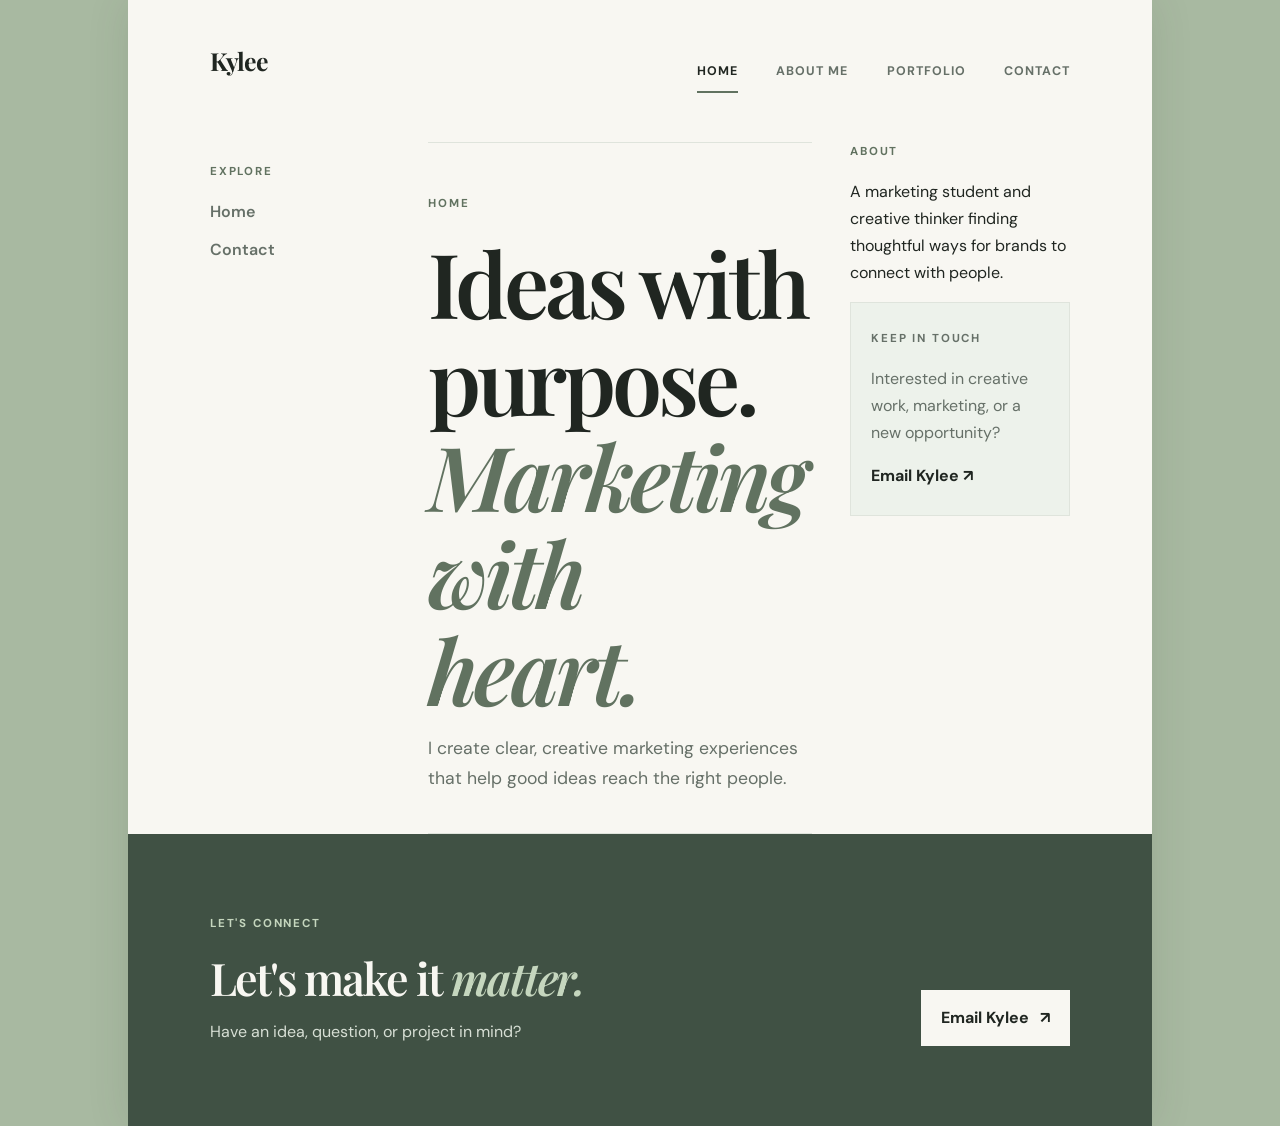
==== index.html @ 1567c578 "Move home intro text into a boxed right-side panel above Keep in touch" ====
<!doctype html>
<html lang="en">
<head>
  <meta charset="UTF-8">
  <meta name="viewport" content="width=device-width, initial-scale=1.0">
  <meta name="description" content="Kylee's marketing portfolio and creative strategy website.">
  <title>Kylee | Marketing & Creative Strategy</title>
  <link rel="preconnect" href="https://fonts.googleapis.com">
  <link rel="preconnect" href="https://fonts.gstatic.com" crossorigin>
  <link href="https://fonts.googleapis.com/css2?family=DM+Sans:wght@400;500;600;700&family=Playfair+Display:ital,wght@0,600;0,700;1,600&display=swap" rel="stylesheet">
  <link rel="stylesheet" href="styles.css">
</head>
<body class="home-page">
  <div class="page-shell">
    <div class="content-panel">
      <header class="site-header home-header" id="home">
        <div class="home-header-top">
          <a class="logo" href="index.html">Kylee</a>
          <nav class="site-nav home-primary-nav" aria-label="Primary navigation">
            <div class="nav-links">
              <a class="active" href="index.html" aria-current="page">Home</a>
              <a href="about.html">About me</a>
              <a href="portfolio.html">Portfolio</a>
              <a href="contact.html">Contact</a>
            </div>
          </nav>
        </div>
      </header>

      <div class="main-layout">
        <aside class="left-column" aria-label="Sidebar navigation">
          <p class="eyebrow">Explore</p>
          <a href="#home">Home</a>
          <a href="#contact">Contact</a>
        </aside>

        <main class="main-column">
          <section class="hero-box" aria-label="Hero section">
            <p class="eyebrow">Home</p>
            <h1>Ideas with purpose.<br><em>Marketing with heart.</em></h1>
            <p class="hero-text">I create clear, creative marketing experiences that help good ideas reach the right people.</p>
          </section>
        </main>

        <aside class="right-column" aria-label="Sticky content">
          <div class="info-box">
            <p class="eyebrow">About</p>
            <p>A marketing student and creative thinker finding thoughtful ways for brands to connect with people.</p>
          </div>
          <div class="sticky-box">
            <p class="eyebrow">Keep in touch</p>
            <p>Interested in creative work, marketing, or a new opportunity?</p>
            <a href="mailto:kyleeb13@iastate.edu">Email Kylee <span aria-hidden="true">↗</span></a>
          </div>
        </aside>
      </div>

      <footer class="site-footer" id="contact">
        <div>
          <p class="eyebrow">Let's connect</p>
          <h2>Let's make it <em>matter.</em></h2>
          <p>Have an idea, question, or project in mind?</p>
        </div>
        <a class="button button-light" href="mailto:kyleeb13@iastate.edu">Email Kylee <span aria-hidden="true">↗</span></a>
      </footer>
    </div>
  </div>
</body>
</html>
---- styles.css ----
/* About page: a calm, editorial layout with sage-green side walls. */
:root {
  --sage: #a8b9a1;
  --sage-dark: #617260;
  --ink: #202621;
  --muted: #667068;
  --cream: #f8f7f2;
  --line: #dfe4dc;
  --accent: #d9e3d5;
}

* { box-sizing: border-box; }

html { scroll-behavior: smooth; }

body {
  margin: 0;
  color: var(--ink);
  background: var(--sage);
  font-family: "DM Sans", Arial, sans-serif;
  line-height: 1.7;
}

/* The panel occupies the central 80%, leaving 10% sage on both sides. */
.page-shell {
  width: 80vw;
  max-width: 1440px;
  min-height: 100vh;
  margin: 0 auto;
  background: var(--cream);
  box-shadow: 0 0 40px rgba(46, 66, 48, .12);
}

.content-panel { min-height: 100vh; }

.site-header { padding: 2.25rem 8%; }

.site-nav {
  display: flex;
  align-items: center;
  justify-content: space-between;
  gap: 2rem;
  padding-bottom: 1.75rem;
  border-bottom: 1px solid var(--line);
}

.logo {
  color: var(--ink);
  font-family: "Playfair Display", Georgia, serif;
  font-size: 1.55rem;
  font-weight: 700;
  letter-spacing: -.04em;
  text-decoration: none;
}

.nav-links { display: flex; gap: clamp(1rem, 3vw, 2.5rem); }
.nav-links a {
  position: relative;
  color: var(--muted);
  font-size: .78rem;
  font-weight: 700;
  letter-spacing: .08em;
  text-decoration: none;
  text-transform: uppercase;
}
.nav-links a:hover, .nav-links a.active { color: var(--ink); }
.nav-links a.active::after {
  position: absolute;
  right: 0;
  bottom: -.65rem;
  left: 0;
  height: 2px;
  background: var(--sage-dark);
  content: "";
}

.hero { max-width: 760px; padding: clamp(5rem, 10vw, 9rem) 0 7rem; }
.eyebrow {
  margin: 0 0 1.25rem;
  color: var(--sage-dark);
  font-size: .72rem;
  font-weight: 700;
  letter-spacing: .16em;
  text-transform: uppercase;
}

h1, h2, h3 { margin-top: 0; line-height: 1.08; }
h1, h2 { font-family: "Playfair Display", Georgia, serif; letter-spacing: -.045em; }
h1 { margin-bottom: 1.75rem; font-size: clamp(3.5rem, 7vw, 6.8rem); font-weight: 600; }
h2 { max-width: 560px; margin-bottom: 0; font-size: clamp(2rem, 3.5vw, 3.25rem); font-weight: 600; }
h3 { margin: 1.25rem 0 .6rem; font-size: 1.3rem; }
em { color: var(--sage-dark); font-style: italic; }
.hero-text { max-width: 560px; margin: 0; color: var(--muted); font-size: 1.1rem; }

.section { padding: 6.5rem 8%; border-top: 1px solid var(--line); }
.section-content { display: grid; grid-template-columns: minmax(220px, .9fr) 1fr; gap: 12%; }
.section-content > div { max-width: 510px; color: var(--muted); }
.section-content p { margin-top: 0; margin-bottom: 1.4rem; }
.approach-section { background: #eef2eb; }
.portfolio-grid { display: grid; grid-template-columns: repeat(3, 1fr); gap: 1.25rem; margin-top: 2.5rem; }
.portfolio-card { min-height: 235px; padding: 1.75rem; background: var(--cream); border: 1px solid var(--line); transition: transform .2s ease, box-shadow .2s ease; }
.portfolio-card:hover { transform: translateY(-4px); box-shadow: 0 12px 25px rgba(58, 76, 60, .1); }
.portfolio-card span { color: var(--sage-dark); font-size: .75rem; font-weight: 700; letter-spacing: .12em; }
.portfolio-card p { margin: 0; color: var(--muted); font-size: .95rem; }

.site-footer { display: flex; align-items: end; justify-content: space-between; gap: 2rem; padding: 5rem 8%; color: var(--cream); background: #405144; }
.site-footer .eyebrow { color: #c5d6be; }
.site-footer h2 { margin-bottom: 1rem; }
.site-footer h2 em { color: #c5d6be; }
.site-footer p:not(.eyebrow) { margin: 0; color: #d7dfd5; }
.button { display: inline-flex; align-items: center; gap: .7rem; padding: .9rem 1.25rem; font-weight: 700; text-decoration: none; }
.button-light { color: var(--ink); background: var(--cream); }
.button-light:hover { background: var(--accent); }

.home-page .site-header {
  padding: 2.5rem 8% 0;
}

.home-header-top {
  display: flex;
  align-items: flex-end;
  justify-content: space-between;
  gap: 2rem;
  padding-bottom: 1.5rem;
}

.info-block {
  max-width: 440px;
  margin: 0;
  color: var(--muted);
  font-size: .92rem;
  line-height: 1.6;
}

.home-primary-nav {
  padding-bottom: 0;
  border-bottom: 0;
}

.home-primary-nav .nav-links {
  justify-content: flex-end;
}

.home-secondary-nav {
  display: flex;
  justify-content: flex-end;
  gap: 1.5rem;
  padding: 1.2rem 0 0;
}

.home-secondary-nav a {
  color: var(--muted);
  font-size: .72rem;
  font-weight: 700;
  letter-spacing: .13em;
  text-decoration: none;
  text-transform: uppercase;
}

.home-secondary-nav a:hover {
  color: var(--ink);
}

.main-layout {
  display: grid;
  grid-template-columns: 180px minmax(0, 1fr) 220px;
  gap: clamp(1.5rem, 3vw, 3rem);
  padding: 2.25rem 8% 0;
}

.left-column,
.right-column {
  align-self: start;
}

.left-column {
  padding-top: 1.25rem;
}

.left-column .eyebrow,
.right-column .eyebrow {
  margin-bottom: 1rem;
}

.left-column a {
  display: block;
  margin-bottom: .7rem;
  color: var(--muted);
  font-weight: 600;
  text-decoration: none;
}

.left-column a:hover {
  color: var(--ink);
}

.main-column {
  min-width: 0;
}

.hero-box {
  padding: clamp(2.5rem, 4vw, 4rem) 0 2.5rem;
  border-top: 1px solid var(--line);
  border-bottom: 1px solid var(--line);
}

.hero-box h1 {
  margin-bottom: 1rem;
}

.hero-box .hero-text {
  max-width: 440px;
}

.homepage-section {
  padding-top: 4.5rem;
  border-top: 1px solid var(--line);
}

.homepage-section .section-content {
  margin-top: 1.5rem;
}

.text-link {
  margin-top: 2rem;
}

.text-link a {
  color: var(--ink);
  font-weight: 700;
  text-decoration: none;
}

.text-link a:hover {
  color: var(--sage-dark);
}

.sticky-box {
  position: sticky;
  top: 1.5rem;
  padding: 1.6rem 1.25rem;
  background: #edf2eb;
  border: 1px solid var(--line);
}

.sticky-box p {
  margin: 0 0 1rem;
  color: var(--muted);
}

.sticky-box a {
  color: var(--ink);
  font-weight: 700;
  text-decoration: none;
}

.home-page .hero {
  max-width: 900px;
  margin: 0 auto;
  padding: clamp(4rem, 8vw, 7rem) 0 5rem;
  text-align: center;
}

.home-page .hero .eyebrow,
.home-page .hero h1,
.home-page .hero .hero-text {
  margin-left: auto;
  margin-right: auto;
}

.home-page .hero .hero-text {
  max-width: 600px;
}

@media (max-width: 980px) {
  .main-layout {
    grid-template-columns: 1fr;
  }

  .left-column,
  .right-column {
    order: 2;
  }

  .left-column {
    padding-top: 0;
  }

  .left-column a {
    display: inline-block;
    margin-right: 1rem;
  }

  .sticky-box {
    position: static;
  }
}

@media (max-width: 760px) {
  .page-shell { width: 90vw; }
  .site-header, .section, .site-footer { padding-right: 7%; padding-left: 7%; }
  .home-page .site-header {
    padding-right: 7%;
    padding-left: 7%;
  }
  .main-layout {
    padding-right: 7%;
    padding-left: 7%;
  }
  .home-header-top,
  .home-secondary-nav,
  .site-nav {
    align-items: flex-start;
    flex-direction: column;
  }
  .section-content, .portfolio-grid { grid-template-columns: 1fr; gap: 2rem; }
  .portfolio-card { min-height: auto; }
  .site-footer { align-items: start; flex-direction: column; }
}

@media (max-width: 520px) {
  .nav-links { flex-wrap: wrap; gap: .75rem 1rem; }
  .nav-links a.active::after { bottom: -.35rem; }
  .hero { padding: 4rem 0 5rem; }
  h1 { font-size: clamp(3rem, 15vw, 4.5rem); }
}
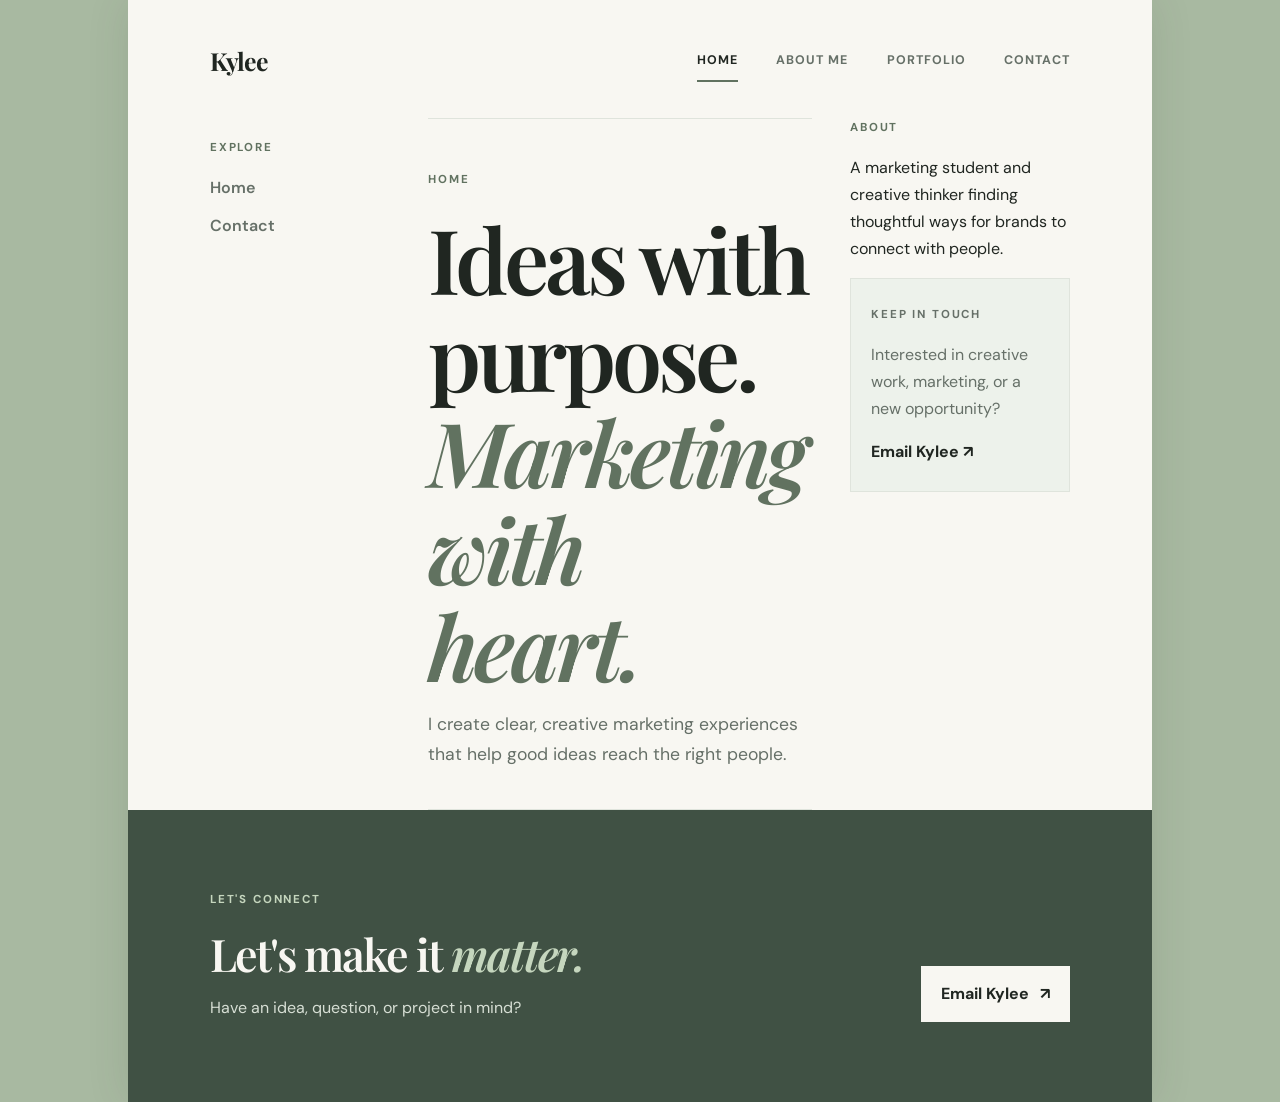
==== commit a71b17db: "Align homepage header with other pages while keeping the right-side intro and contact boxes" ====
--- a/index.html
+++ b/index.html
@@ -14,17 +14,15 @@
   <div class="page-shell">
     <div class="content-panel">
       <header class="site-header home-header" id="home">
-        <div class="home-header-top">
+        <nav class="site-nav home-primary-nav" aria-label="Primary navigation">
           <a class="logo" href="index.html">Kylee</a>
-          <nav class="site-nav home-primary-nav" aria-label="Primary navigation">
-            <div class="nav-links">
-              <a class="active" href="index.html" aria-current="page">Home</a>
-              <a href="about.html">About me</a>
-              <a href="portfolio.html">Portfolio</a>
-              <a href="contact.html">Contact</a>
-            </div>
-          </nav>
-        </div>
+          <div class="nav-links">
+            <a class="active" href="index.html" aria-current="page">Home</a>
+            <a href="about.html">About me</a>
+            <a href="portfolio.html">Portfolio</a>
+            <a href="contact.html">Contact</a>
+          </div>
+        </nav>
       </header>
 
       <div class="main-layout">
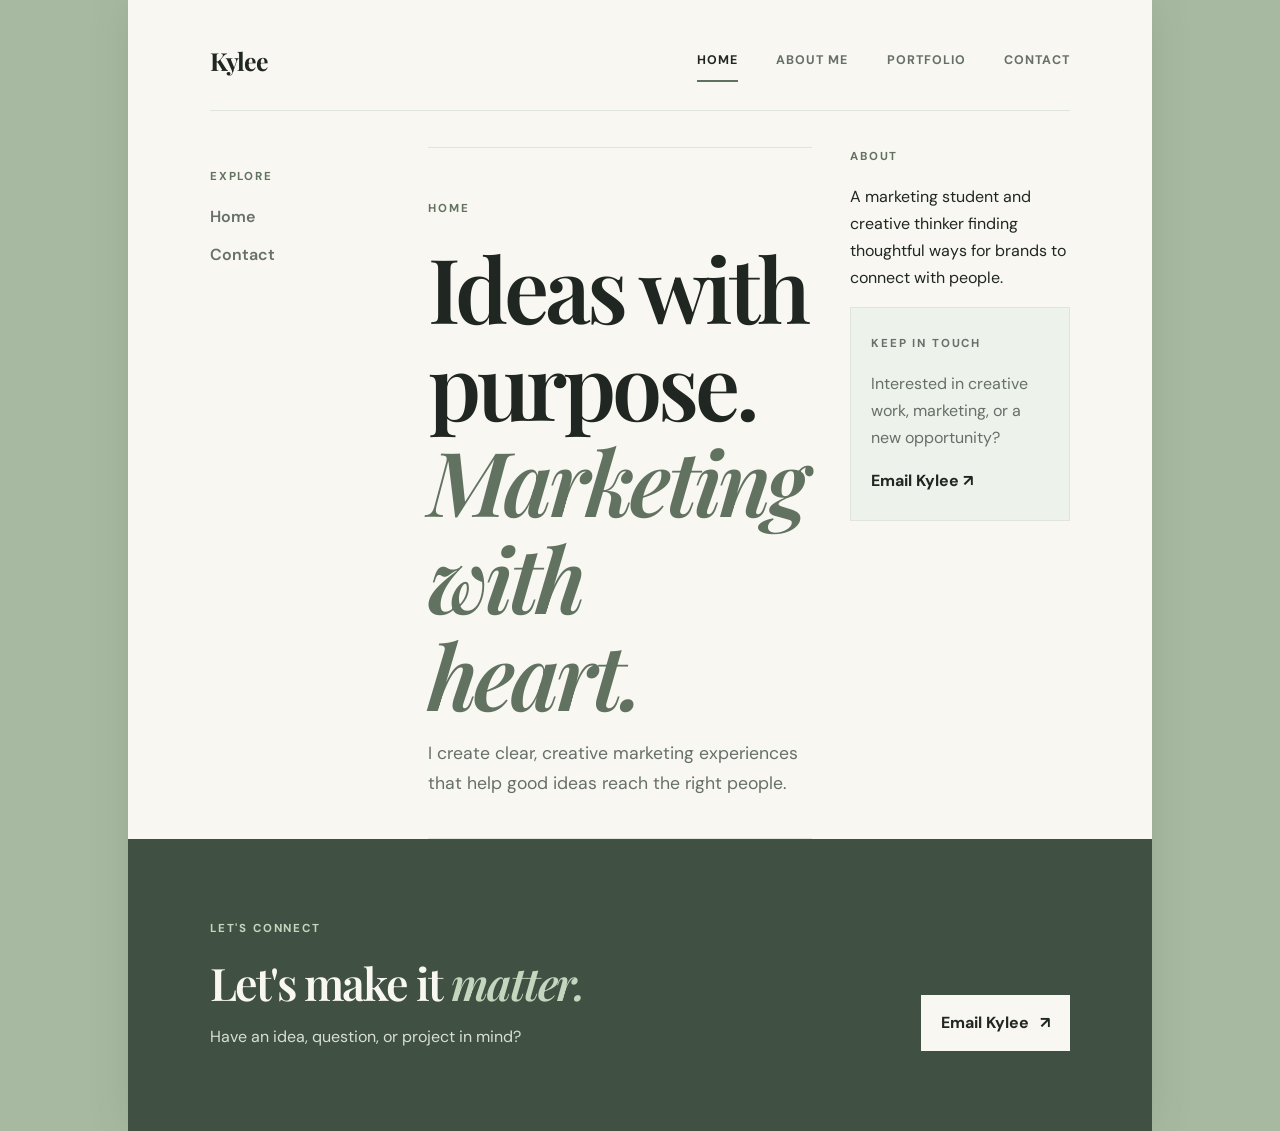
==== commit 3d35d888: "Make homepage navigation consistent with all other pages" ====
--- a/index.html
+++ b/index.html
@@ -13,8 +13,8 @@
 <body class="home-page">
   <div class="page-shell">
     <div class="content-panel">
-      <header class="site-header home-header" id="home">
-        <nav class="site-nav home-primary-nav" aria-label="Primary navigation">
+      <header class="site-header" id="home">
+        <nav class="site-nav" aria-label="Main navigation">
           <a class="logo" href="index.html">Kylee</a>
           <div class="nav-links">
             <a class="active" href="index.html" aria-current="page">Home</a>
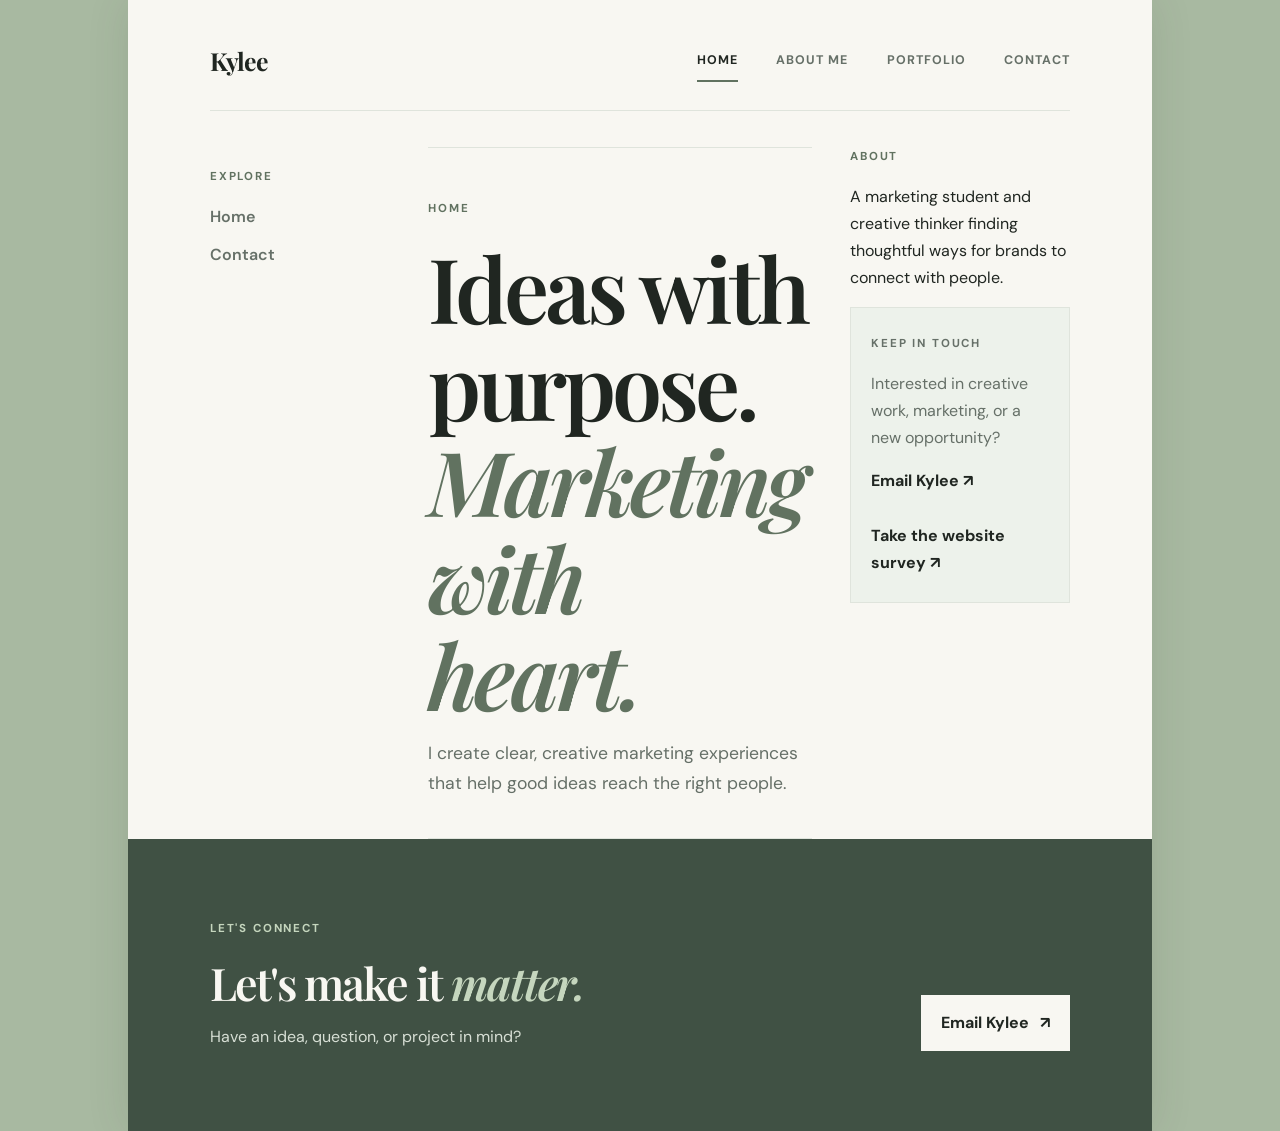
==== commit a700436e: "Add Google Form survey link under the Keep in touch box on the homepage" ====
--- a/index.html
+++ b/index.html
@@ -49,6 +49,8 @@
             <p class="eyebrow">Keep in touch</p>
             <p>Interested in creative work, marketing, or a new opportunity?</p>
             <a href="mailto:kyleeb13@iastate.edu">Email Kylee <span aria-hidden="true">↗</span></a>
+            <br><br>
+            <a href="https://docs.google.com/forms/d/e/1FAIpQLSeyJR6CLWjba7_TIRD6fcPWXRQlNfLjGoLEA8UaYWJnC2NApQ/viewform?usp=publish-editor" target="_blank" rel="noopener noreferrer">Take the website survey <span aria-hidden="true">↗</span></a>
           </div>
         </aside>
       </div>
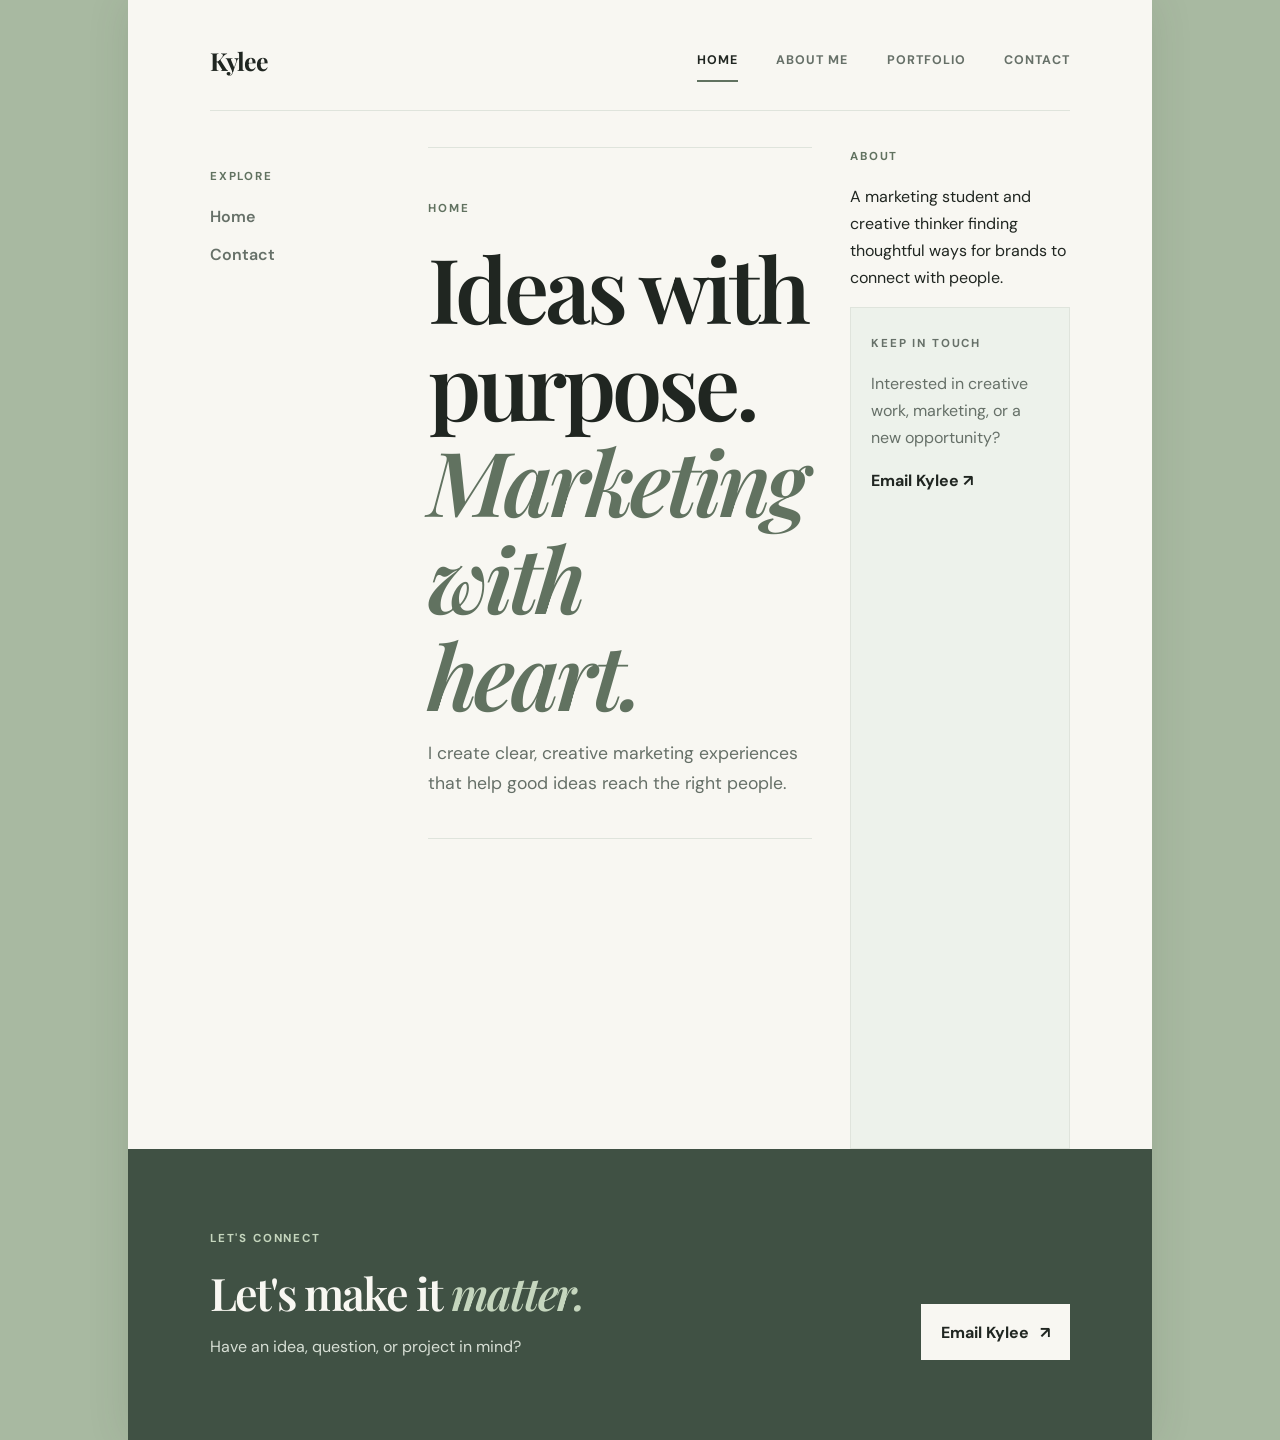
==== commit c306c9d6: "Embed the website survey in the homepage sidebar" ====
--- a/index.html
+++ b/index.html
@@ -49,8 +49,18 @@
             <p class="eyebrow">Keep in touch</p>
             <p>Interested in creative work, marketing, or a new opportunity?</p>
             <a href="mailto:kyleeb13@iastate.edu">Email Kylee <span aria-hidden="true">↗</span></a>
-            <br><br>
-            <a href="https://docs.google.com/forms/d/e/1FAIpQLSeyJR6CLWjba7_TIRD6fcPWXRQlNfLjGoLEA8UaYWJnC2NApQ/viewform?usp=publish-editor" target="_blank" rel="noopener noreferrer">Take the website survey <span aria-hidden="true">↗</span></a>
+            <div class="survey-wrap">
+              <iframe
+                src="https://docs.google.com/forms/d/e/1FAIpQLSeyJR6CLWjba7_TIRD6fcPWXRQlNfLjGoLEA8UaYWJnC2NApQ/viewform?embedded=true"
+                width="100%"
+                height="620"
+                frameborder="0"
+                marginheight="0"
+                marginwidth="0"
+                title="Website survey form">
+                Loading…
+              </iframe>
+            </div>
           </div>
         </aside>
       </div>
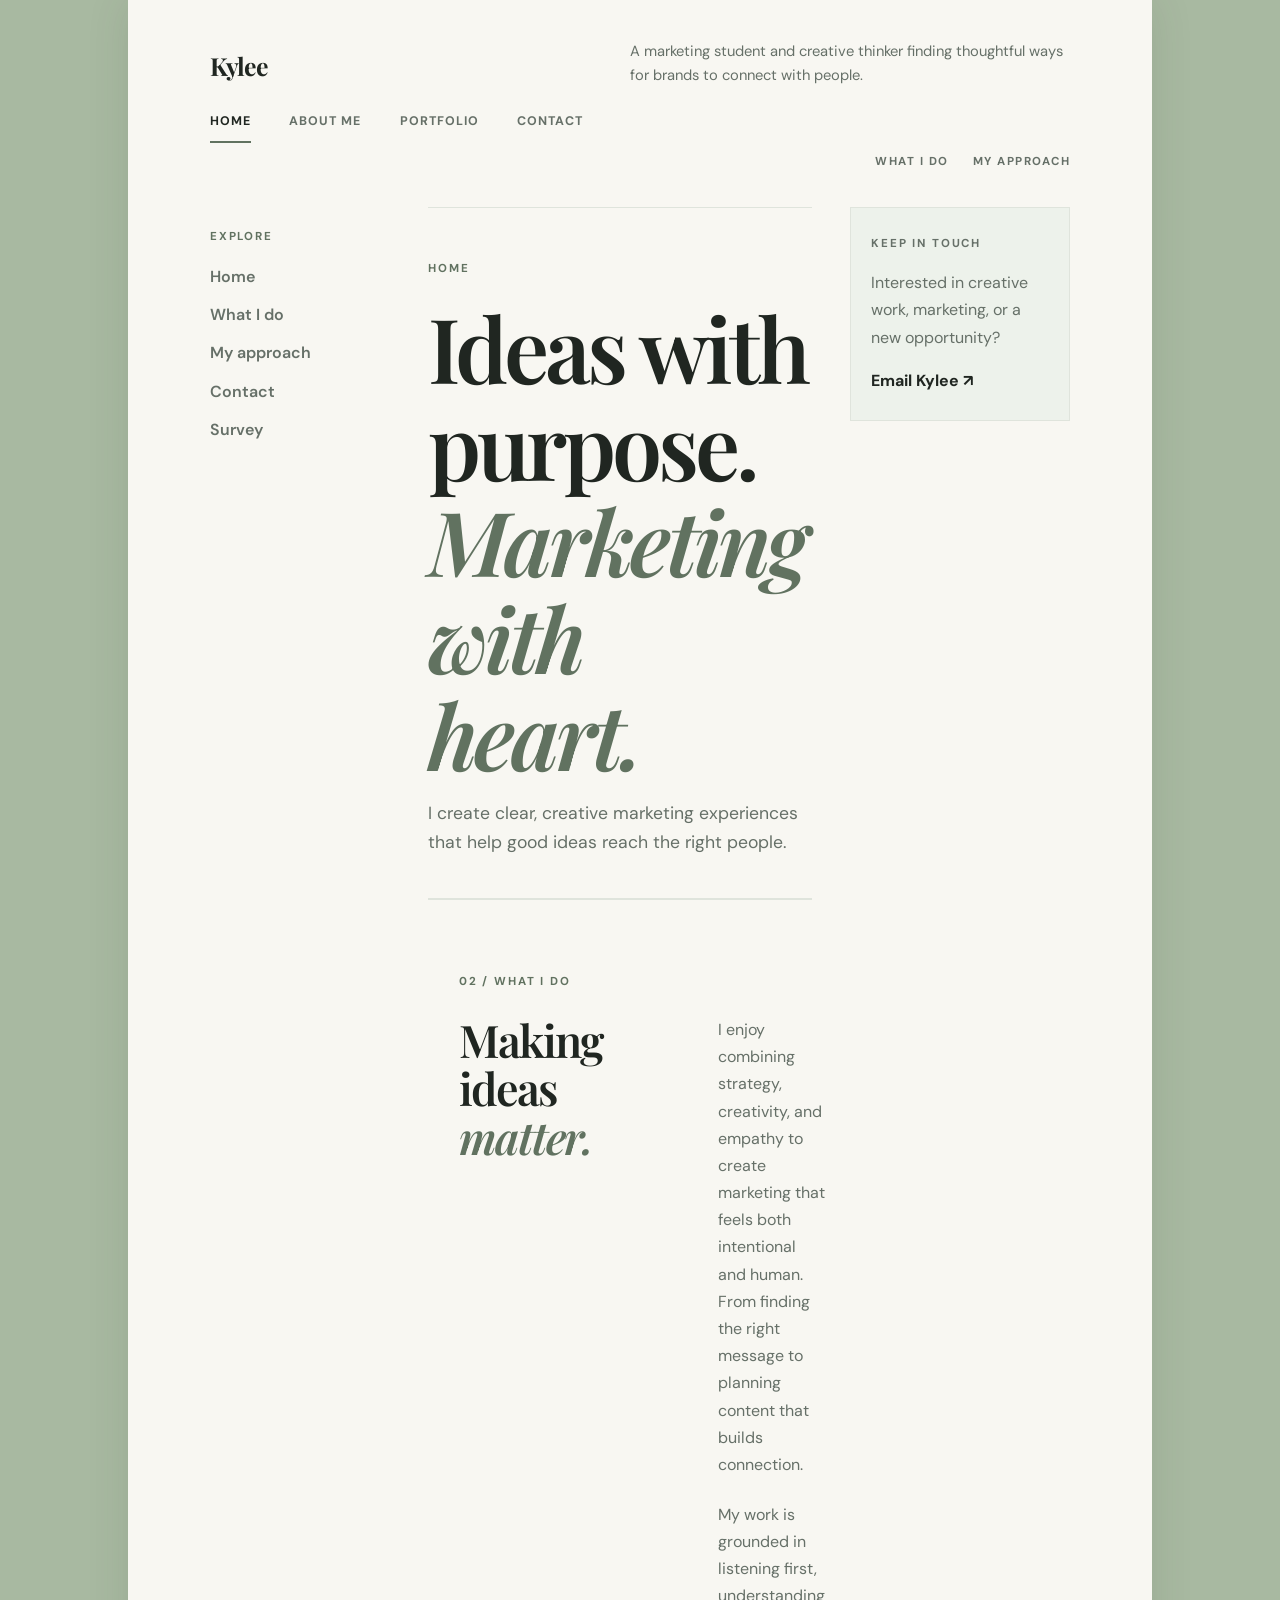
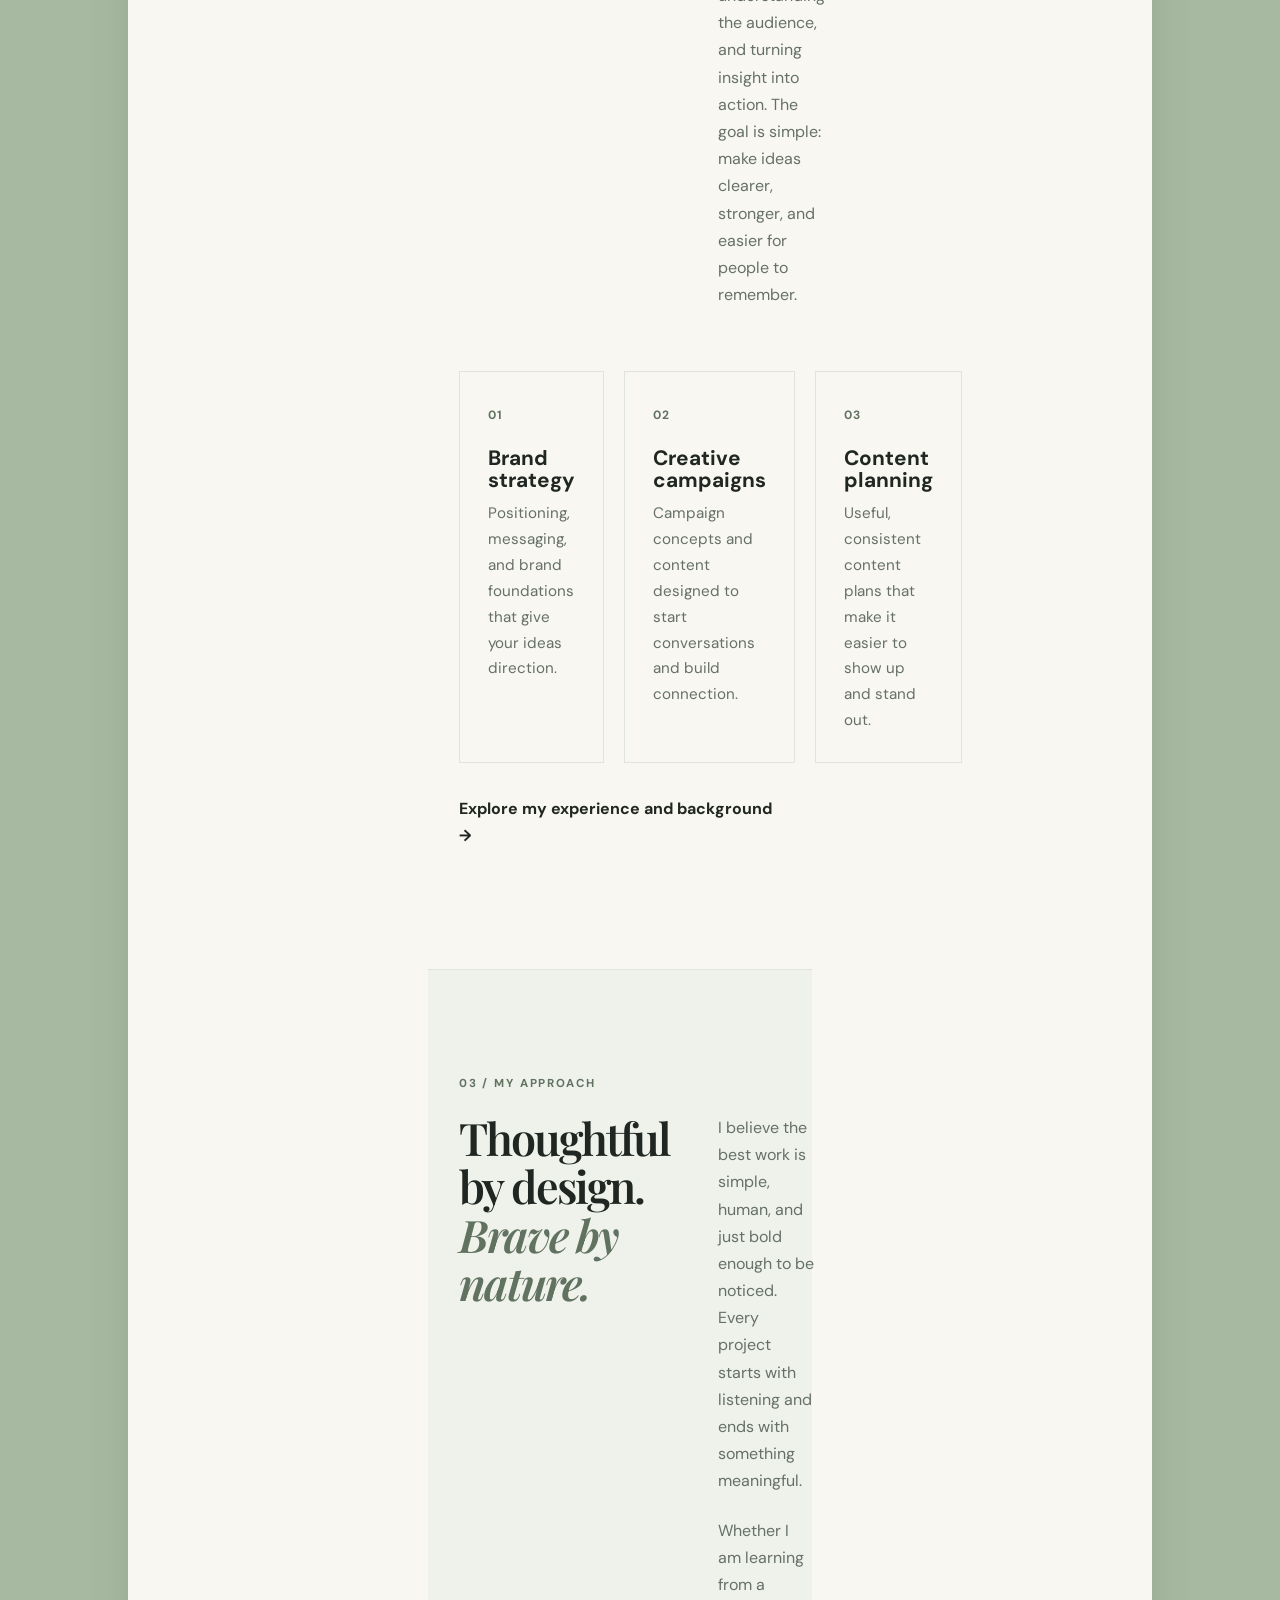
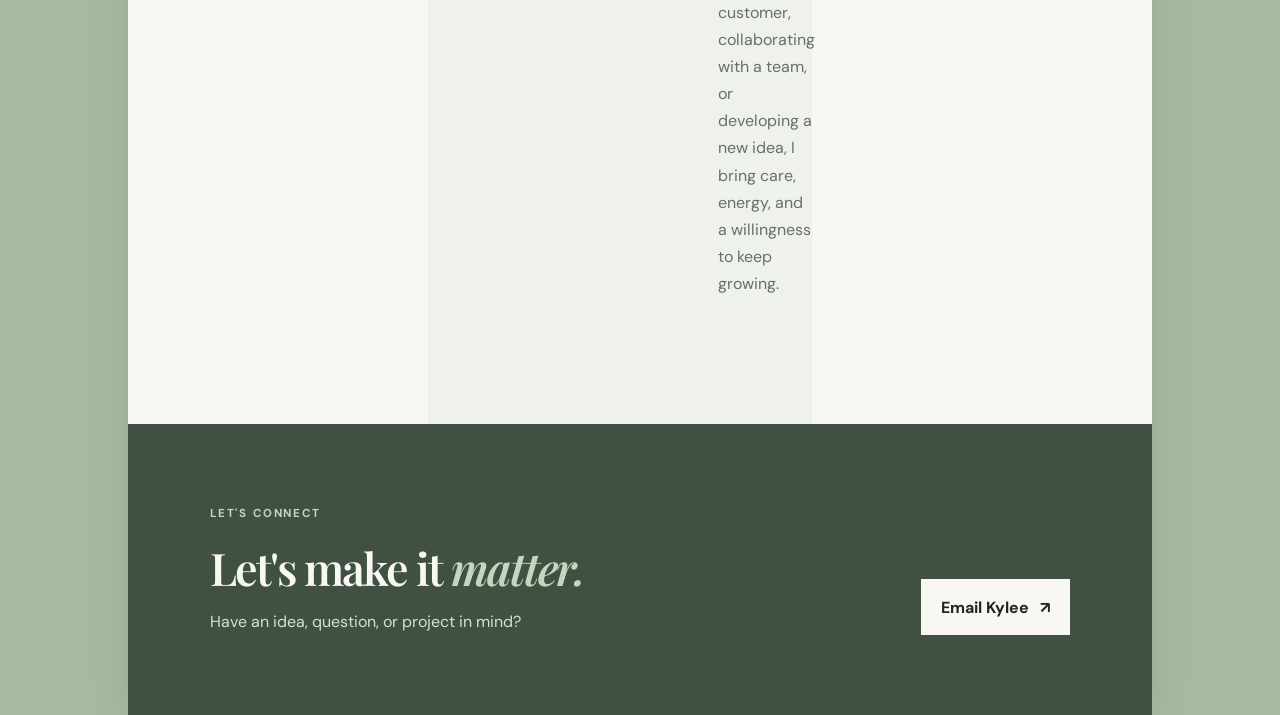
==== commit 2be0a05c: "Add a Survey link to the homepage sidebar and keep the rest of the page intact" ====
--- a/index.html
+++ b/index.html
@@ -13,23 +13,35 @@
 <body class="home-page">
   <div class="page-shell">
     <div class="content-panel">
-      <header class="site-header" id="home">
-        <nav class="site-nav" aria-label="Main navigation">
+      <header class="site-header home-header" id="home">
+        <div class="home-header-top">
           <a class="logo" href="index.html">Kylee</a>
+          <p class="info-block">A marketing student and creative thinker finding thoughtful ways for brands to connect with people.</p>
+        </div>
+
+        <nav class="site-nav home-primary-nav" aria-label="Primary navigation">
           <div class="nav-links">
             <a class="active" href="index.html" aria-current="page">Home</a>
             <a href="about.html">About me</a>
             <a href="portfolio.html">Portfolio</a>
-            <a href="contact.html">Contact</a>
+            <a href="#contact">Contact</a>
           </div>
         </nav>
+
+        <div class="home-secondary-nav" aria-label="Secondary navigation">
+          <a href="#portfolio">What I do</a>
+          <a href="#approach">My approach</a>
+        </div>
       </header>
 
       <div class="main-layout">
         <aside class="left-column" aria-label="Sidebar navigation">
           <p class="eyebrow">Explore</p>
           <a href="#home">Home</a>
+          <a href="#portfolio">What I do</a>
+          <a href="#approach">My approach</a>
           <a href="#contact">Contact</a>
+          <a href="survey.html">Survey</a>
         </aside>
 
         <main class="main-column">
@@ -38,29 +50,53 @@
             <h1>Ideas with purpose.<br><em>Marketing with heart.</em></h1>
             <p class="hero-text">I create clear, creative marketing experiences that help good ideas reach the right people.</p>
           </section>
+
+          <section class="section homepage-section" id="portfolio">
+            <p class="eyebrow">02 / What I do</p>
+            <div class="section-content">
+              <h2>Making ideas <em>matter.</em></h2>
+              <div>
+                <p>I enjoy combining strategy, creativity, and empathy to create marketing that feels both intentional and human. From finding the right message to planning content that builds connection.</p>
+                <p>My work is grounded in listening first, understanding the audience, and turning insight into action. The goal is simple: make ideas clearer, stronger, and easier for people to remember.</p>
+              </div>
+            </div>
+            <div class="portfolio-grid">
+              <article class="portfolio-card">
+                <span>01</span>
+                <h3>Brand strategy</h3>
+                <p>Positioning, messaging, and brand foundations that give your ideas direction.</p>
+              </article>
+              <article class="portfolio-card">
+                <span>02</span>
+                <h3>Creative campaigns</h3>
+                <p>Campaign concepts and content designed to start conversations and build connection.</p>
+              </article>
+              <article class="portfolio-card">
+                <span>03</span>
+                <h3>Content planning</h3>
+                <p>Useful, consistent content plans that make it easier to show up and stand out.</p>
+              </article>
+            </div>
+            <p class="text-link"><a href="portfolio.html">Explore my experience and background <span aria-hidden="true">→</span></a></p>
+          </section>
+
+          <section class="section approach-section" id="approach">
+            <p class="eyebrow">03 / My approach</p>
+            <div class="section-content">
+              <h2>Thoughtful by design.<br><em>Brave by nature.</em></h2>
+              <div>
+                <p>I believe the best work is simple, human, and just bold enough to be noticed. Every project starts with listening and ends with something meaningful.</p>
+                <p>Whether I am learning from a customer, collaborating with a team, or developing a new idea, I bring care, energy, and a willingness to keep growing.</p>
+              </div>
+            </div>
+          </section>
         </main>
 
         <aside class="right-column" aria-label="Sticky content">
-          <div class="info-box">
-            <p class="eyebrow">About</p>
-            <p>A marketing student and creative thinker finding thoughtful ways for brands to connect with people.</p>
-          </div>
           <div class="sticky-box">
             <p class="eyebrow">Keep in touch</p>
             <p>Interested in creative work, marketing, or a new opportunity?</p>
-            <a href="mailto:kyleeb13@iastate.edu">Email Kylee <span aria-hidden="true">↗</span></a>
-            <div class="survey-wrap">
-              <iframe
-                src="https://docs.google.com/forms/d/e/1FAIpQLSeyJR6CLWjba7_TIRD6fcPWXRQlNfLjGoLEA8UaYWJnC2NApQ/viewform?embedded=true"
-                width="100%"
-                height="620"
-                frameborder="0"
-                marginheight="0"
-                marginwidth="0"
-                title="Website survey form">
-                Loading…
-              </iframe>
-            </div>
+            <a href="mailto:hello@kylee.com">Email Kylee <span aria-hidden="true">↗</span></a>
           </div>
         </aside>
       </div>
@@ -71,7 +107,7 @@
           <h2>Let's make it <em>matter.</em></h2>
           <p>Have an idea, question, or project in mind?</p>
         </div>
-        <a class="button button-light" href="mailto:kyleeb13@iastate.edu">Email Kylee <span aria-hidden="true">↗</span></a>
+        <a class="button button-light" href="mailto:hello@kylee.com">Email Kylee <span aria-hidden="true">↗</span></a>
       </footer>
     </div>
   </div>
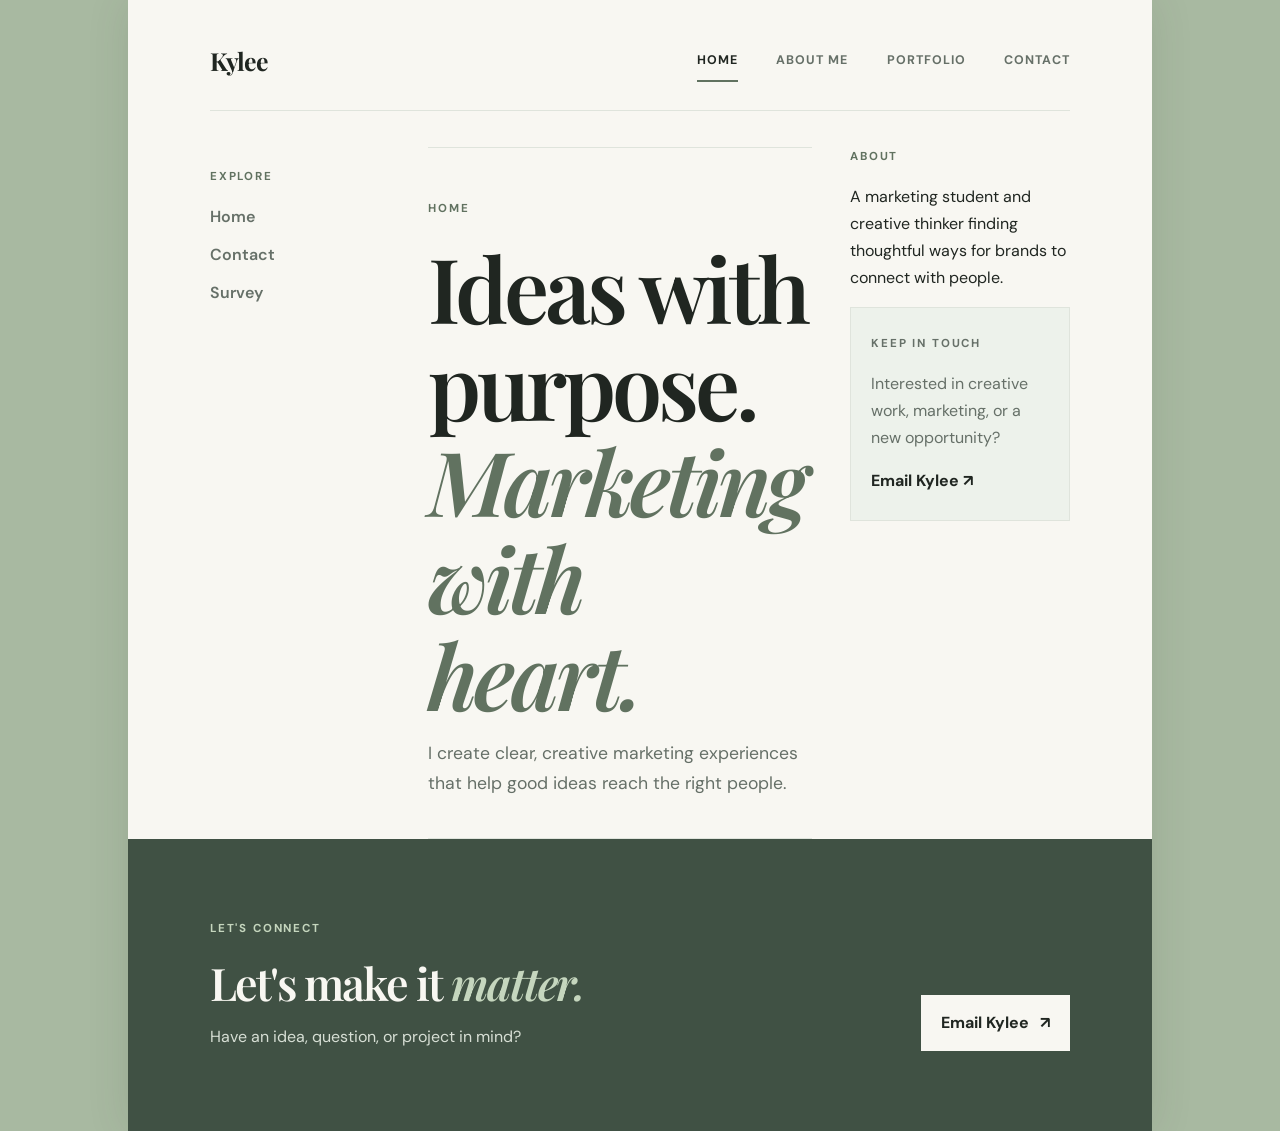
==== commit dc2bbf79: "Restore homepage layout and retain Survey link in sidebar" ====
--- a/index.html
+++ b/index.html
@@ -13,33 +13,22 @@
 <body class="home-page">
   <div class="page-shell">
     <div class="content-panel">
-      <header class="site-header home-header" id="home">
-        <div class="home-header-top">
+      <header class="site-header" id="home">
+        <nav class="site-nav" aria-label="Main navigation">
           <a class="logo" href="index.html">Kylee</a>
-          <p class="info-block">A marketing student and creative thinker finding thoughtful ways for brands to connect with people.</p>
-        </div>
-
-        <nav class="site-nav home-primary-nav" aria-label="Primary navigation">
           <div class="nav-links">
             <a class="active" href="index.html" aria-current="page">Home</a>
             <a href="about.html">About me</a>
             <a href="portfolio.html">Portfolio</a>
-            <a href="#contact">Contact</a>
+            <a href="contact.html">Contact</a>
           </div>
         </nav>
-
-        <div class="home-secondary-nav" aria-label="Secondary navigation">
-          <a href="#portfolio">What I do</a>
-          <a href="#approach">My approach</a>
-        </div>
       </header>
 
       <div class="main-layout">
         <aside class="left-column" aria-label="Sidebar navigation">
           <p class="eyebrow">Explore</p>
           <a href="#home">Home</a>
-          <a href="#portfolio">What I do</a>
-          <a href="#approach">My approach</a>
           <a href="#contact">Contact</a>
           <a href="survey.html">Survey</a>
         </aside>
@@ -50,53 +39,17 @@
             <h1>Ideas with purpose.<br><em>Marketing with heart.</em></h1>
             <p class="hero-text">I create clear, creative marketing experiences that help good ideas reach the right people.</p>
           </section>
-
-          <section class="section homepage-section" id="portfolio">
-            <p class="eyebrow">02 / What I do</p>
-            <div class="section-content">
-              <h2>Making ideas <em>matter.</em></h2>
-              <div>
-                <p>I enjoy combining strategy, creativity, and empathy to create marketing that feels both intentional and human. From finding the right message to planning content that builds connection.</p>
-                <p>My work is grounded in listening first, understanding the audience, and turning insight into action. The goal is simple: make ideas clearer, stronger, and easier for people to remember.</p>
-              </div>
-            </div>
-            <div class="portfolio-grid">
-              <article class="portfolio-card">
-                <span>01</span>
-                <h3>Brand strategy</h3>
-                <p>Positioning, messaging, and brand foundations that give your ideas direction.</p>
-              </article>
-              <article class="portfolio-card">
-                <span>02</span>
-                <h3>Creative campaigns</h3>
-                <p>Campaign concepts and content designed to start conversations and build connection.</p>
-              </article>
-              <article class="portfolio-card">
-                <span>03</span>
-                <h3>Content planning</h3>
-                <p>Useful, consistent content plans that make it easier to show up and stand out.</p>
-              </article>
-            </div>
-            <p class="text-link"><a href="portfolio.html">Explore my experience and background <span aria-hidden="true">→</span></a></p>
-          </section>
-
-          <section class="section approach-section" id="approach">
-            <p class="eyebrow">03 / My approach</p>
-            <div class="section-content">
-              <h2>Thoughtful by design.<br><em>Brave by nature.</em></h2>
-              <div>
-                <p>I believe the best work is simple, human, and just bold enough to be noticed. Every project starts with listening and ends with something meaningful.</p>
-                <p>Whether I am learning from a customer, collaborating with a team, or developing a new idea, I bring care, energy, and a willingness to keep growing.</p>
-              </div>
-            </div>
-          </section>
         </main>
 
         <aside class="right-column" aria-label="Sticky content">
+          <div class="info-box">
+            <p class="eyebrow">About</p>
+            <p>A marketing student and creative thinker finding thoughtful ways for brands to connect with people.</p>
+          </div>
           <div class="sticky-box">
             <p class="eyebrow">Keep in touch</p>
             <p>Interested in creative work, marketing, or a new opportunity?</p>
-            <a href="mailto:hello@kylee.com">Email Kylee <span aria-hidden="true">↗</span></a>
+            <a href="mailto:kyleeb13@iastate.edu">Email Kylee <span aria-hidden="true">↗</span></a>
           </div>
         </aside>
       </div>
@@ -107,7 +60,7 @@
           <h2>Let's make it <em>matter.</em></h2>
           <p>Have an idea, question, or project in mind?</p>
         </div>
-        <a class="button button-light" href="mailto:hello@kylee.com">Email Kylee <span aria-hidden="true">↗</span></a>
+        <a class="button button-light" href="mailto:kyleeb13@iastate.edu">Email Kylee <span aria-hidden="true">↗</span></a>
       </footer>
     </div>
   </div>
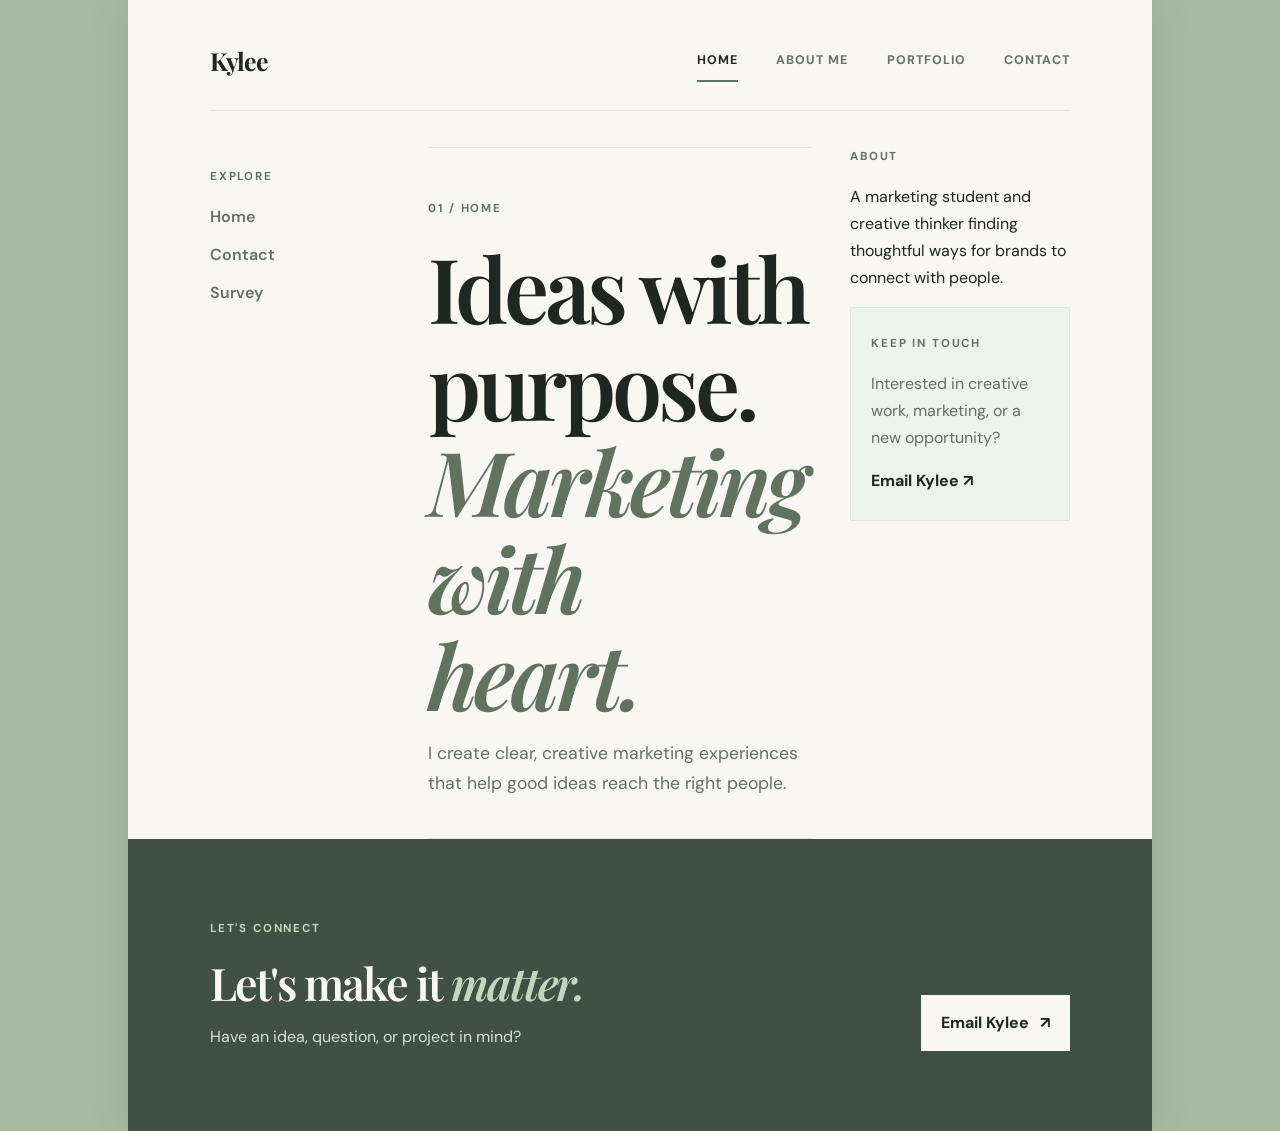
==== commit 43b6224d: "Update homepage hero eyebrow label to 01 / Home." ====
--- a/index.html
+++ b/index.html
@@ -35,7 +35,7 @@
 
         <main class="main-column">
           <section class="hero-box" aria-label="Hero section">
-            <p class="eyebrow">Home</p>
+            <p class="eyebrow">01 / Home</p>
             <h1>Ideas with purpose.<br><em>Marketing with heart.</em></h1>
             <p class="hero-text">I create clear, creative marketing experiences that help good ideas reach the right people.</p>
           </section>
